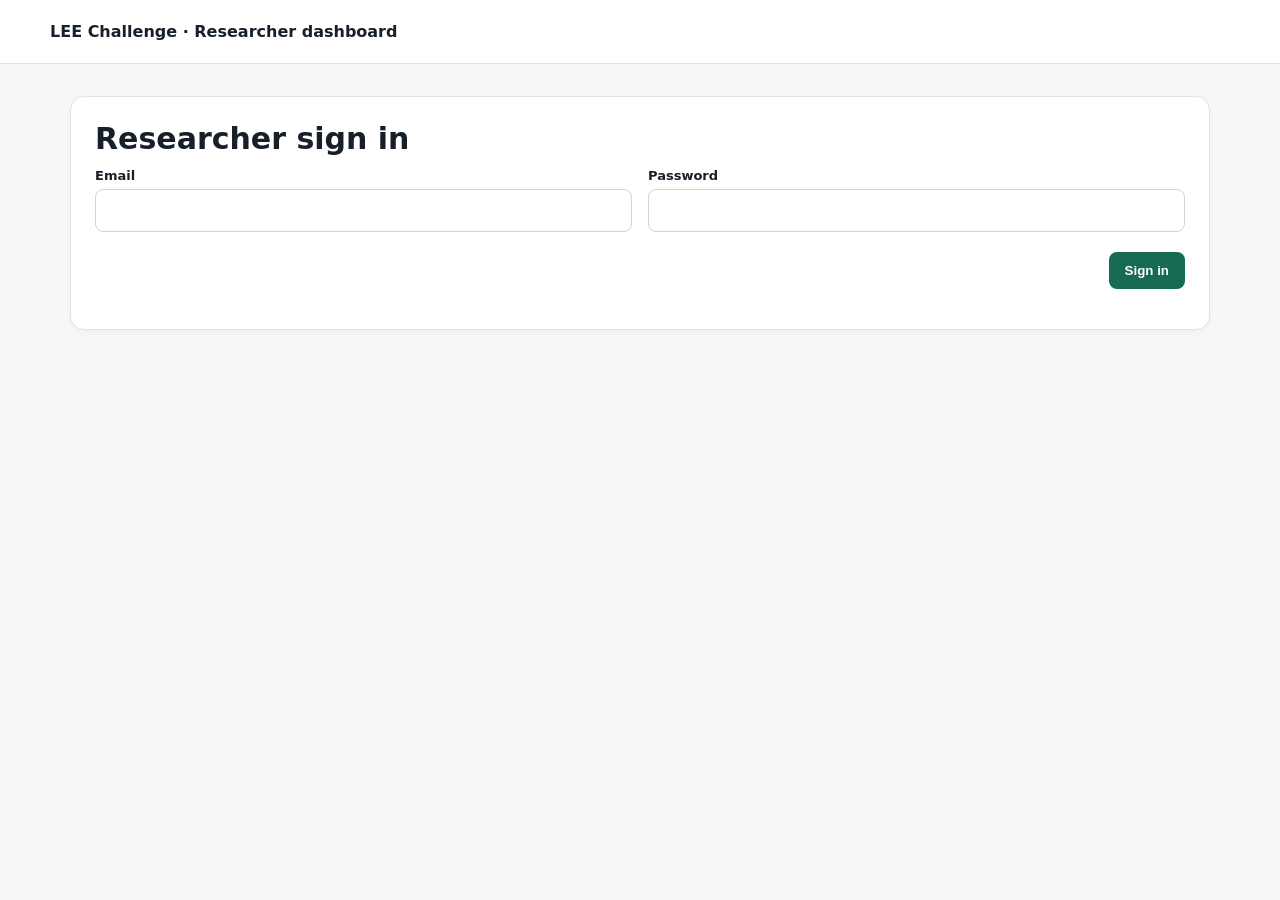
==== lee-challenge/admin.html @ f24e2dbf "Add files via upload" ====
<!doctype html><html><head><meta charset="utf-8"><meta name="viewport" content="width=device-width,initial-scale=1"><title>LEE Challenge Admin</title><link rel="stylesheet" href="styles.css"></head><body><header><strong>LEE Challenge · Researcher dashboard</strong></header><main id="admin"></main><script src="config.js"></script><script src="admin.js"></script></body></html>
---- lee-challenge/styles.css ----
:root{font-family:Inter,ui-sans-serif,system-ui,-apple-system,BlinkMacSystemFont,"Segoe UI",sans-serif;color:#17202a;background:#f5f7f8}*{box-sizing:border-box}body{margin:0}header{height:64px;background:#fff;border-bottom:1px solid #dde3e6;display:flex;align-items:center;justify-content:space-between;padding:0 max(20px,calc((100vw - 1180px)/2));position:sticky;top:0;z-index:5}.badge{font-size:12px;margin-left:10px;background:#e9f3ef;padding:4px 8px;border-radius:20px;color:#185b46}main{max-width:1180px;margin:32px auto;padding:0 20px}.card{background:#fff;border:1px solid #dde3e6;border-radius:14px;padding:24px;box-shadow:0 2px 10px #00000008;margin-bottom:20px}h1{font-size:30px;margin:0 0 12px}h2{font-size:21px;margin:0 0 16px}h3{font-size:16px;margin:20px 0 10px}.muted{color:#607079}.grid{display:grid;grid-template-columns:repeat(2,minmax(0,1fr));gap:16px}.field label{display:block;font-weight:600;font-size:13px;margin-bottom:6px}.field input,.field select,.field textarea{width:100%;padding:11px;border:1px solid #cbd5da;border-radius:8px;font:inherit;background:white}.field textarea{min-height:72px}.actions{display:flex;gap:10px;justify-content:flex-end;margin-top:20px}.btn{border:0;border-radius:8px;padding:11px 16px;font-weight:700;cursor:pointer;background:#e9eef1;color:#263238}.btn.primary{background:#176b52;color:white}.btn.danger{background:#fceaea;color:#8d2424}.btn:disabled{opacity:.45;cursor:not-allowed}.criterion{border:1px solid #e1e6e9;border-radius:10px;padding:16px;margin:12px 0}.levels{display:grid;grid-template-columns:repeat(auto-fit,minmax(130px,1fr));gap:8px}.choice{border:1px solid #ccd5da;border-radius:9px;padding:10px;cursor:pointer;min-height:72px;background:#fff}.choice input{margin-right:6px}.choice.selected{border:2px solid #176b52;background:#f0f8f5}.assessment{display:grid;grid-template-columns:minmax(340px,1.05fr) minmax(420px,.95fr);gap:22px}.imagebox{background:#111;border-radius:12px;overflow:hidden;min-height:520px;position:sticky;top:88px;height:calc(100vh - 120px);max-height:760px}.imagebox img{width:100%;height:100%;object-fit:cover;display:block}.tabs{display:flex;gap:6px;margin-bottom:12px;flex-wrap:wrap}.tab{padding:9px 11px;border-radius:8px;border:1px solid #d4dde1;background:white;cursor:pointer}.tab.active{background:#176b52;color:white;border-color:#176b52}.note{padding:11px 13px;border-left:4px solid #d8a928;background:#fff9e8;border-radius:5px;margin:12px 0}.progressbar{height:7px;background:#e6ecef;border-radius:10px;overflow:hidden;margin-bottom:18px}.progressbar div{height:100%;background:#176b52}.scheme-row{border:1px solid #dce4e7;border-radius:10px;padding:14px;margin:12px 0}.level-row{display:grid;grid-template-columns:160px 1fr auto;gap:8px;margin:8px 0}.small{font-size:12px}.complete{font-size:48px;text-align:center}.error{color:#9b2c2c}.success{color:#176b52}footer{text-align:center;padding:30px;color:#718087;font-size:12px}@media(max-width:850px){.assessment{grid-template-columns:1fr}.imagebox{position:relative;top:auto;height:50vh;min-height:320px}.grid{grid-template-columns:1fr}.level-row{grid-template-columns:1fr}.levels{grid-template-columns:1fr 1fr}}
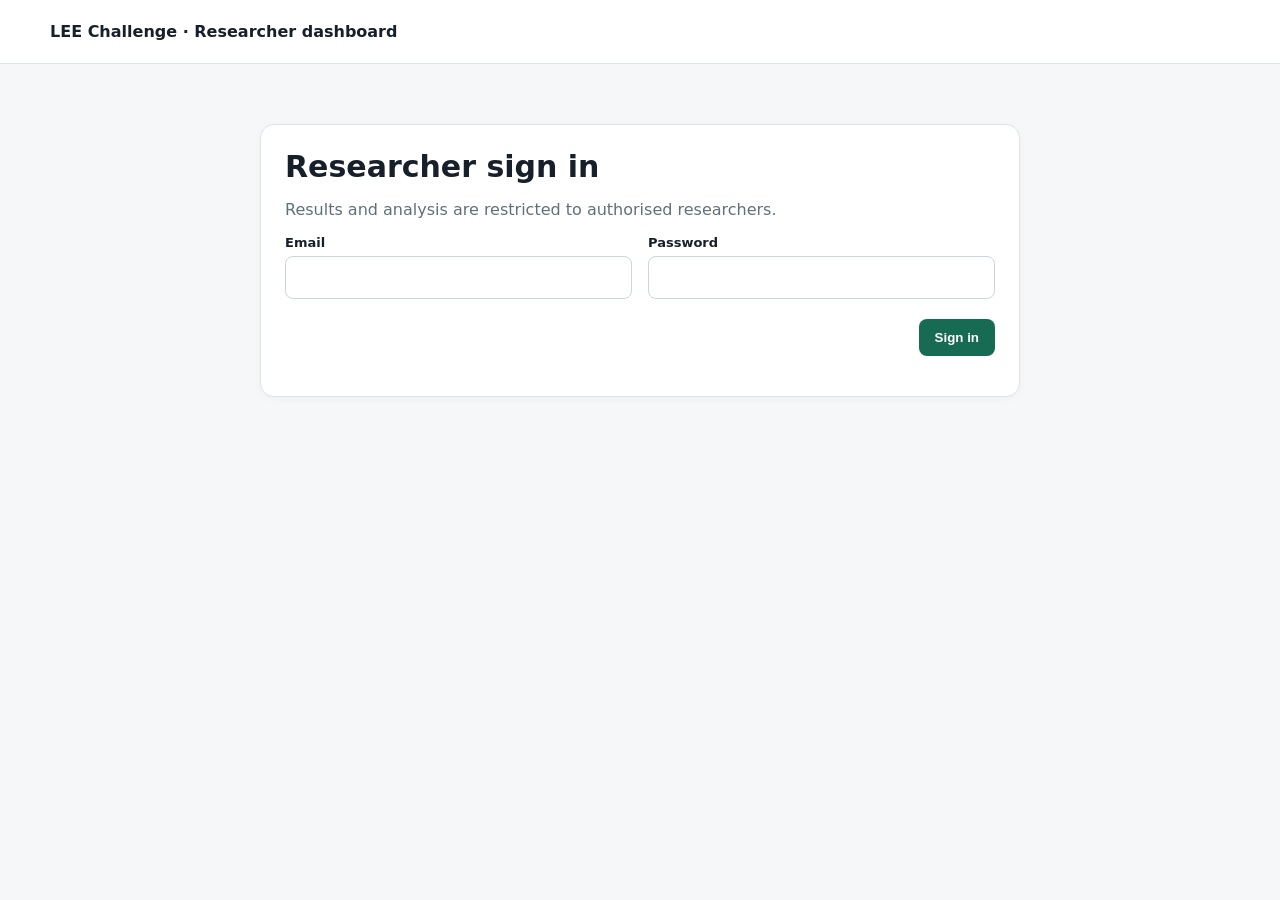
==== commit 4c1f5122: "Enable results analysis dashboard" ====
--- a/lee-challenge/admin.html
+++ b/lee-challenge/admin.html
@@ -1 +1 @@
-<!doctype html><html><head><meta charset="utf-8"><meta name="viewport" content="width=device-width,initial-scale=1"><title>LEE Challenge Admin</title><link rel="stylesheet" href="styles.css"></head><body><header><strong>LEE Challenge · Researcher dashboard</strong></header><main id="admin"></main><script src="config.js"></script><script src="admin.js"></script></body></html>
+<!doctype html><html><head><meta charset="utf-8"><meta name="viewport" content="width=device-width,initial-scale=1"><title>LEE Challenge Admin</title><link rel="stylesheet" href="styles.css"><link rel="stylesheet" href="admin.css"></head><body><header><strong>LEE Challenge · Researcher dashboard</strong></header><main id="admin"></main><script src="config.js"></script><script src="admin-analysis.js"></script></body></html>
--- a/lee-challenge/admin.css
+++ b/lee-challenge/admin.css
@@ -0,0 +1,3 @@
+.dashboard-heading,.section-heading{display:flex;align-items:flex-start;justify-content:space-between;gap:20px}.dashboard-heading p,.section-heading p{margin-bottom:0}.filter-grid{display:grid;grid-template-columns:repeat(3,minmax(0,1fr));gap:16px}.metric-grid{display:grid;grid-template-columns:repeat(4,minmax(0,1fr));gap:16px}.metric{margin-bottom:20px}.metric span,.metric small{display:block;color:#607079}.metric strong{display:block;font-size:32px;margin:8px 0 3px}.analysis-grid{display:grid;grid-template-columns:1.2fr .8fr;gap:20px}.iea-grid{display:grid;grid-template-columns:repeat(2,minmax(0,1fr));gap:20px}.criterion-chart{border:1px solid #e1e6e9;border-radius:10px;padding:0 16px 16px}.bar-chart{display:grid;gap:9px}.bar-row{display:grid;grid-template-columns:minmax(90px,1.4fr) minmax(120px,3fr) 34px;align-items:center;gap:10px;font-size:13px}.bar-label{white-space:nowrap;overflow:hidden;text-overflow:ellipsis}.bar-track{height:15px;background:#edf1f2;border-radius:4px;overflow:hidden}.bar-fill{height:100%;min-width:0;background:#2c8a6d;border-radius:4px}.lercat-bars .bar-fill{background:#3577a8}.summary-list{display:grid;gap:0}.summary-list>div{display:flex;justify-content:space-between;padding:13px 0;border-bottom:1px solid #e5eaec}.summary-list strong{font-size:20px}.actions.compact{margin-top:0;white-space:nowrap}.table-wrap{overflow:auto}.results-table{width:100%;border-collapse:collapse;margin-top:12px}.results-table th,.results-table td{text-align:left;padding:12px 10px;border-bottom:1px solid #e4e9eb;vertical-align:top}.results-table th{font-size:12px;text-transform:uppercase;letter-spacing:.04em;color:#607079}.status{display:inline-block;padding:4px 8px;border-radius:20px;background:#fff3cd;color:#765b00;font-size:12px;font-weight:700}.complete-status{background:#e3f3ed;color:#185b46}.sign-in-card{max-width:760px;margin:60px auto}
+@media(max-width:900px){.metric-grid{grid-template-columns:repeat(2,minmax(0,1fr))}.analysis-grid,.iea-grid{grid-template-columns:1fr}}
+@media(max-width:650px){.filter-grid,.metric-grid{grid-template-columns:1fr}.dashboard-heading,.section-heading{display:block}.actions.compact{justify-content:flex-start;flex-wrap:wrap;margin-top:16px}.bar-row{grid-template-columns:100px 1fr 28px}}
